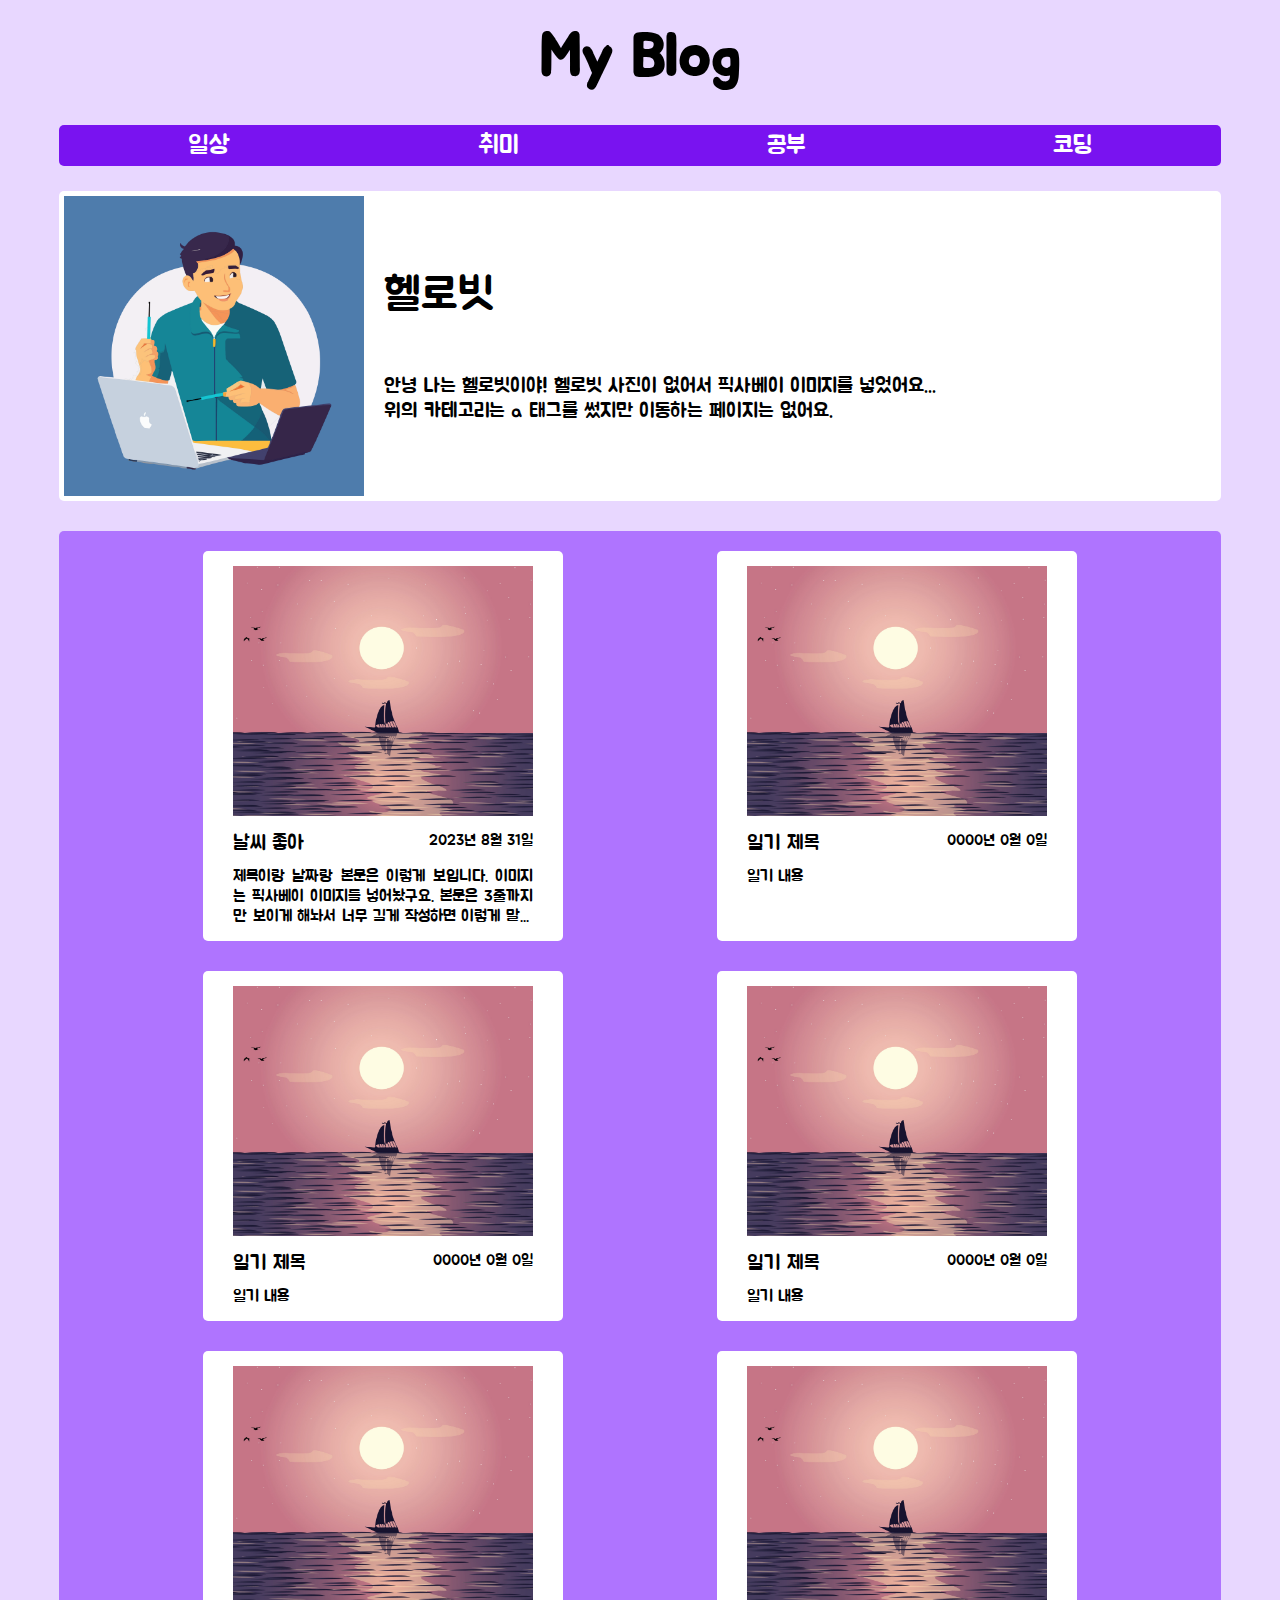
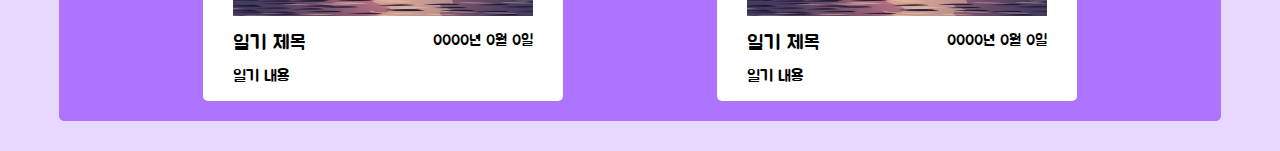
==== index.html @ de072f98 "final project" ====
<!DOCTYPE html>
<html lang="en">
  <head>
    <meta charset="UTF-8" />
    <meta http-equiv="X-UA-Compatible" content="IE=edge" />
    <meta name="viewport" content="width=device-width, initial-scale=1.0" />
    <title>Document</title>
    <link rel="stylesheet" href="style.css" />
  </head>
  <body>
    <h1>My Blog</h1>
    <div class="category">
      <a href="#">일상</a>
      <a href="#">취미</a>
      <a href="#">공부</a>
      <a href="#">코딩</a>
    </div>
    <div class="profile">
      <img src="img/profile.png" />
      <div class="profile-text">
        <p class="name">헬로빗</p>
        <p class="exp">
          안녕 나는 헬로빗이야! 헬로빗 사진이 없어서 픽사베이 이미지를
          넣었어요... <br />
          위의 카테고리는 a 태그를 썼지만 이동하는 페이지는 없어요.
        </p>
      </div>
    </div>
    <div class="posts">
      <div class="post">
        <img src="img/sea.jpg" alt="" class="post-img" />
        <div class="post-main">
          <span class="title">날씨 좋아</span>
          <span class="date">2023년 8월 31일</span>
        </div>
        <p class="post-detail">
          제목이랑 날짜랑 본문은 이렇게 보입니다. 이미지는 픽사베이 이미지를
          넣어놨구요. 본문은 3줄까지만 보이게 해놔서 너무 길게 작성하면 이렇게
          말줄임표가 됩니다.
        </p>
      </div>
      <div class="post">
        <img src="img/sea.jpg" alt="" class="post-img" />
        <div class="post-main">
          <span class="title">일기 제목</span>
          <span class="date">0000년 0월 0일</span>
        </div>
        <p class="post-detail">일기 내용</p>
      </div>
      <div class="post">
        <img src="img/sea.jpg" alt="" class="post-img" />
        <div class="post-main">
          <span class="title">일기 제목</span>
          <span class="date">0000년 0월 0일</span>
        </div>
        <p class="post-detail">일기 내용</p>
      </div>
      <div class="post">
        <img src="img/sea.jpg" alt="" class="post-img" />
        <div class="post-main">
          <span class="title">일기 제목</span>
          <span class="date">0000년 0월 0일</span>
        </div>
        <p class="post-detail">일기 내용</p>
      </div>
      <div class="post">
        <img src="img/sea.jpg" alt="" class="post-img" />
        <div class="post-main">
          <span class="title">일기 제목</span>
          <span class="date">0000년 0월 0일</span>
        </div>
        <p class="post-detail">일기 내용</p>
      </div>
      <div class="post">
        <img src="img/sea.jpg" alt="" class="post-img" />
        <div class="post-main">
          <span class="title">일기 제목</span>
          <span class="date">0000년 0월 0일</span>
        </div>
        <p class="post-detail">일기 내용</p>
      </div>
    </div>
  </body>
</html>
---- style.css ----
@import url("https://fonts.googleapis.com/css2?family=Jua&display=swap");

* {
  margin: 0;
  padding: 0;
  font-family: "Jua", sans-serif;
}

body {
  background-color: #e8d7ff;
  display: flex;
  flex-direction: column;
  align-items: center;
}

h1 {
  font-size: 60px;
  margin: 20px;
}

.category {
  background-color: #7913f0;
  width: 90%;
  padding: 5px;
  margin: 10px 0;
  display: flex;
  justify-content: space-around;
  border-radius: 5px;
}

.category > a {
  text-decoration: none;
  font-size: 25px;
  color: #ffffff;
}

.profile {
  background-color: #fff;
  width: 90%;
  display: flex;
  padding: 5px;
  border-radius: 5px;
  margin: 15px 0 30px 0;
}

.profile-text {
  padding: 20px;
  display: flex;
  flex-direction: column;
  align-items: flex-start;
  justify-content: center;
}

.profile-text > p:first-child {
  font-size: 45px;
  margin-bottom: 50px;
}

.profile-text > p:last-child {
  font-size: 20px;
}

.profile > img {
  width: auto;
  height: 300px;
}

.posts {
  background-color: #af74ff;
  width: 90%;
  display: flex;
  justify-content: space-evenly;
  flex-wrap: wrap;
  padding: 5px;
  margin-bottom: 30px;
  border-radius: 5px;
}

.post {
  background-color: #ffffff;
  border-radius: 5px;
  width: 300px;
  padding: 15px 30px;
  margin: 15px;
}

.post-img {
  width: 300px;
  height: 250px;
}

.post-main {
  padding: 10px 0;
  display: flex;
  justify-content: space-between;
}

.title {
  font-size: 20px;
}

.date {
  font-size: 15px;
}

.post-detail {
  text-align: justify;
  overflow: hidden;
  text-overflow: ellipsis;
  display: -webkit-box;
  -webkit-line-clamp: 3;
  -webkit-box-orient: vertical;
}
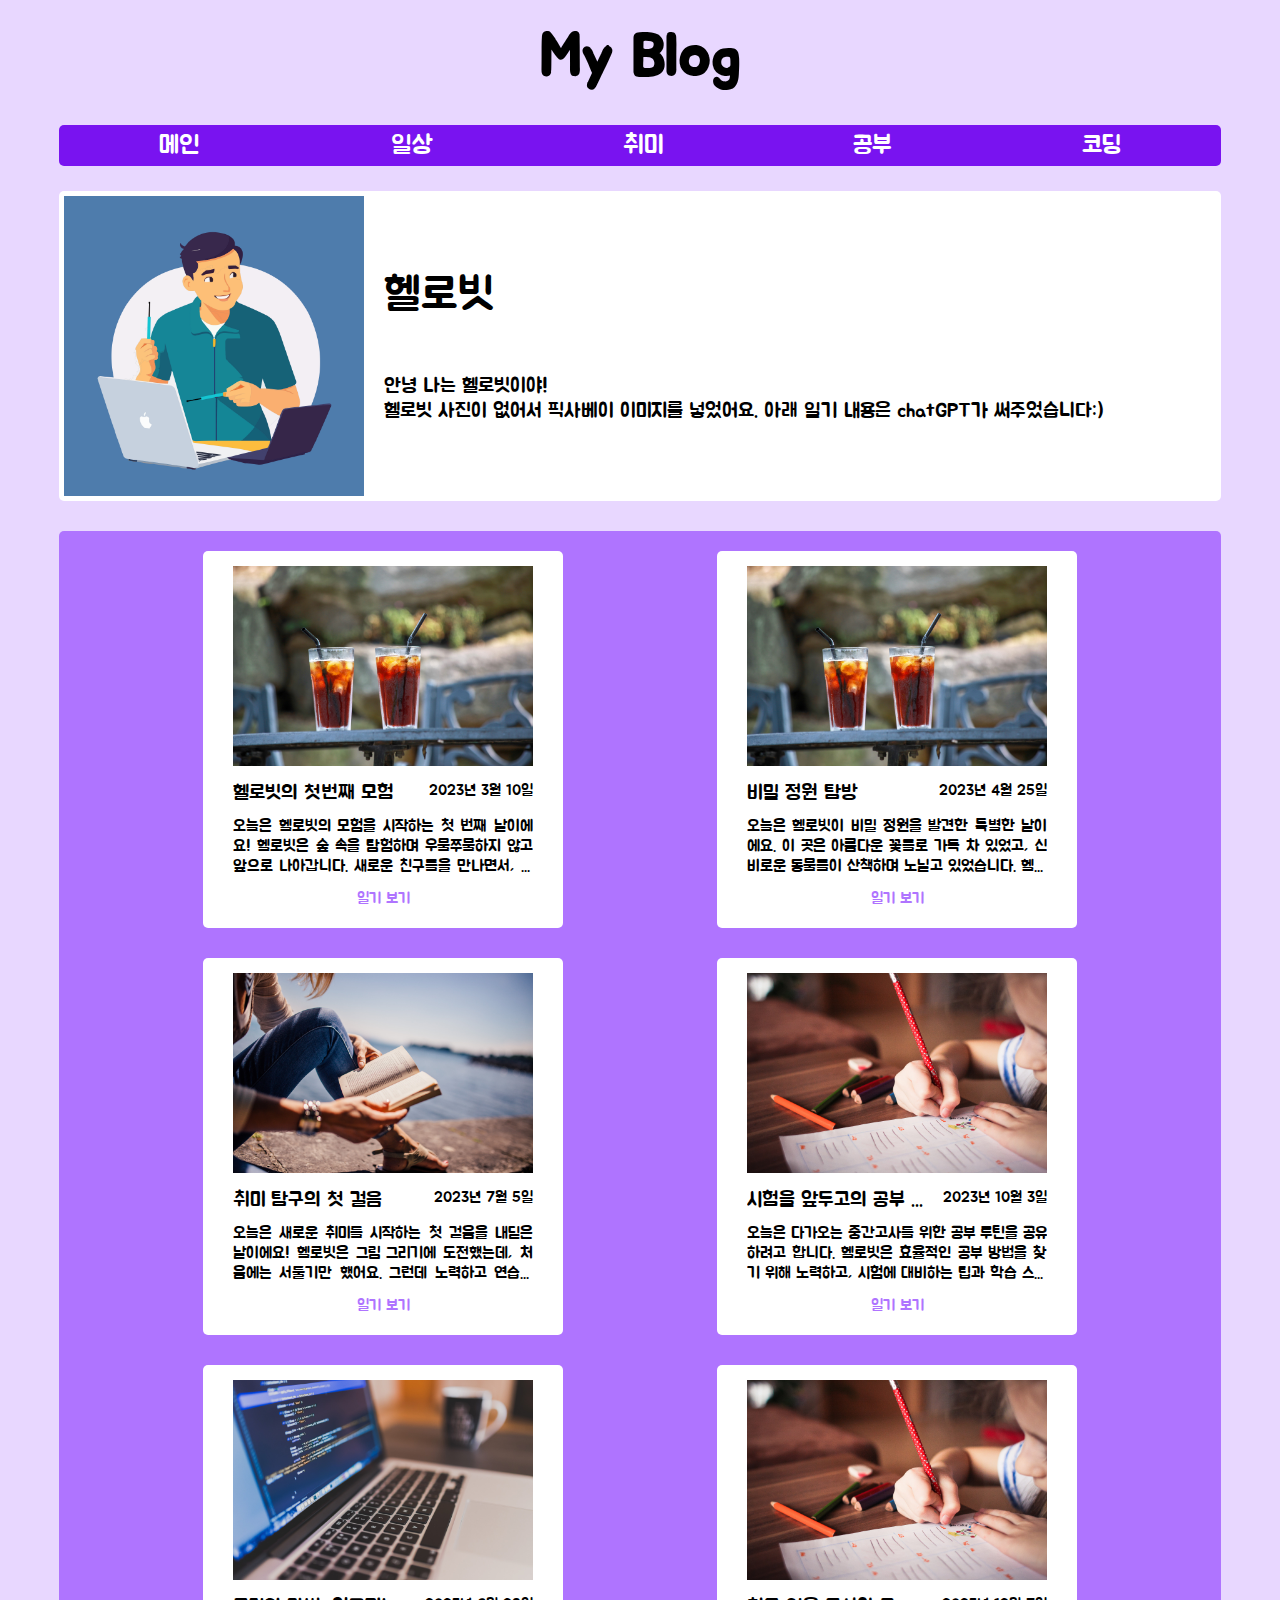
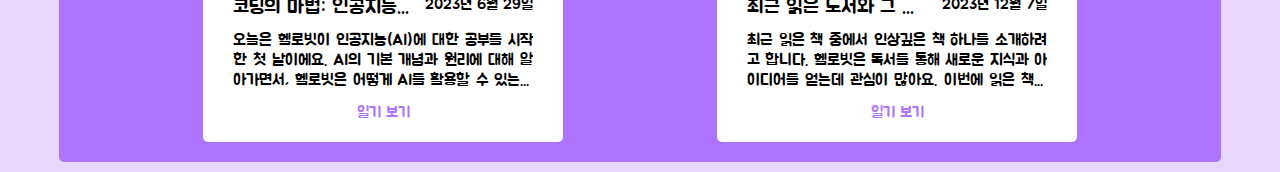
==== commit 2efc1995: "second" ====
--- a/index.html
+++ b/index.html
@@ -10,74 +10,105 @@
   <body>
     <h1>My Blog</h1>
     <div class="category">
-      <a href="#">일상</a>
-      <a href="#">취미</a>
-      <a href="#">공부</a>
-      <a href="#">코딩</a>
+      <a href="index.html">메인</a>
+      <a href="daily.html">일상</a>
+      <a href="hobby.html">취미</a>
+      <a href="study.html">공부</a>
+      <a href="coding.html">코딩</a>
     </div>
     <div class="profile">
       <img src="img/profile.png" />
       <div class="profile-text">
         <p class="name">헬로빗</p>
         <p class="exp">
-          안녕 나는 헬로빗이야! 헬로빗 사진이 없어서 픽사베이 이미지를
-          넣었어요... <br />
-          위의 카테고리는 a 태그를 썼지만 이동하는 페이지는 없어요.
+          안녕 나는 헬로빗이야! <br />
+          헬로빗 사진이 없어서 픽사베이 이미지를 넣었어요. 아래 일기 내용은
+          chatGPT가 써주었습니다:)
         </p>
       </div>
     </div>
     <div class="posts">
       <div class="post">
-        <img src="img/sea.jpg" alt="" class="post-img" />
+        <img src="img/daily.jpg" alt="" class="post-img" />
         <div class="post-main">
-          <span class="title">날씨 좋아</span>
-          <span class="date">2023년 8월 31일</span>
+          <span class="title">헬로빗의 첫번째 모험</span>
+          <span class="date">2023년 3월 10일</span>
         </div>
         <p class="post-detail">
-          제목이랑 날짜랑 본문은 이렇게 보입니다. 이미지는 픽사베이 이미지를
-          넣어놨구요. 본문은 3줄까지만 보이게 해놔서 너무 길게 작성하면 이렇게
-          말줄임표가 됩니다.
+          오늘은 헬로빗의 모험을 시작하는 첫 번째 날이에요! 헬로빗은 숲 속을
+          탐험하며 우물쭈물하지 않고 앞으로 나아갑니다. 새로운 친구들을
+          만나면서, 우리는 함께 재미있는 이야기를 나누었고, 그 모든 순간들을
+          헬로빗의 블로그에 기록하려고 합니다.
         </p>
+        <button onclick="location.href='detail.html'">일기 보기</button>
       </div>
       <div class="post">
-        <img src="img/sea.jpg" alt="" class="post-img" />
+        <img src="img/daily.jpg" alt="" class="post-img" />
         <div class="post-main">
-          <span class="title">일기 제목</span>
-          <span class="date">0000년 0월 0일</span>
+          <span class="title">비밀 정원 탐방</span>
+          <span class="date"> 2023년 4월 25일</span>
         </div>
-        <p class="post-detail">일기 내용</p>
+        <p class="post-detail">
+          오늘은 헬로빗이 비밀 정원을 발견한 특별한 날이에요. 이 곳은 아름다운
+          꽃들로 가득 차 있었고, 신비로운 동물들이 산책하며 노닐고 있었습니다.
+          헬로빗은 정원을 탐험하면서 다양한 신기한 경험을 하게 되었고, 그 모든
+          것을 사진과 함께 블로그에 공유하고 싶어요.
+        </p>
+        <button>일기 보기</button>
       </div>
       <div class="post">
-        <img src="img/sea.jpg" alt="" class="post-img" />
+        <img src="img/hobby.jpg" alt="" class="post-img" />
         <div class="post-main">
-          <span class="title">일기 제목</span>
-          <span class="date">0000년 0월 0일</span>
+          <span class="title">취미 탐구의 첫 걸음</span>
+          <span class="date">2023년 7월 5일</span>
         </div>
-        <p class="post-detail">일기 내용</p>
+        <p class="post-detail">
+          오늘은 새로운 취미를 시작하는 첫 걸음을 내딛은 날이에요! 헬로빗은 그림
+          그리기에 도전했는데, 처음에는 서툴기만 했어요. 그런데 노력하고
+          연습하면서 창조적인 표현의 즐거움을 발견했답니다. 이 일기에서는
+          헬로빗의 그림과 그림 그리기에 빠진 이야기를 공유하려고 합니다.
+        </p>
+        <button>일기 보기</button>
       </div>
       <div class="post">
-        <img src="img/sea.jpg" alt="" class="post-img" />
+        <img src="img/study.jpg" alt="" class="post-img" />
         <div class="post-main">
-          <span class="title">일기 제목</span>
-          <span class="date">0000년 0월 0일</span>
+          <span class="title">시험을 앞두고의 공부 루틴</span>
+          <span class="date"> 2023년 10월 3일</span>
         </div>
-        <p class="post-detail">일기 내용</p>
+        <p class="post-detail">
+          오늘은 다가오는 중간고사를 위한 공부 루틴을 공유하려고 합니다.
+          헬로빗은 효율적인 공부 방법을 찾기 위해 노력하고, 시험에 대비하는 팁과
+          학습 스케줄을 블로그에 정리해봤어요.
+        </p>
+        <button>일기 보기</button>
       </div>
       <div class="post">
-        <img src="img/sea.jpg" alt="" class="post-img" />
+        <img src="img/coding.jpg" alt="" class="post-img" />
         <div class="post-main">
-          <span class="title">일기 제목</span>
-          <span class="date">0000년 0월 0일</span>
+          <span class="title">코딩의 마법: 인공지능과의 첫 만남</span>
+          <span class="date">2023년 6월 29일</span>
         </div>
-        <p class="post-detail">일기 내용</p>
+        <p class="post-detail">
+          오늘은 헬로빗이 인공지능(AI)에 대한 공부를 시작한 첫 날이에요. AI의
+          기본 개념과 원리에 대해 알아가면서, 헬로빗은 어떻게 AI를 활용할 수
+          있는지에 대한 꿈을 키워가고 있어요. 코딩과 AI의 마법같은 세계에
+          빠져보세요.
+        </p>
+        <button>일기 보기</button>
       </div>
       <div class="post">
-        <img src="img/sea.jpg" alt="" class="post-img" />
+        <img src="img/study.jpg" alt="" class="post-img" />
         <div class="post-main">
-          <span class="title">일기 제목</span>
-          <span class="date">0000년 0월 0일</span>
+          <span class="title">최근 읽은 도서와 그 느낌은 이렇습니다</span>
+          <span class="date">2023년 12월 7일</span>
         </div>
-        <p class="post-detail">일기 내용</p>
+        <p class="post-detail">
+          최근 읽은 책 중에서 인상깊은 책 하나를 소개하려고 합니다. 헬로빗은
+          독서를 통해 새로운 지식과 아이디어를 얻는데 관심이 많아요. 이번에 읽은
+          책의 내용과 그것이 헬로빗에게 미친 영향에 대해 이야기하려고 합니다.
+        </p>
+        <button>일기 보기</button>
       </div>
     </div>
   </body>
--- a/style.css
+++ b/style.css
@@ -40,7 +40,8 @@
   display: flex;
   padding: 5px;
   border-radius: 5px;
-  margin: 15px 0 30px 0;
+  margin: 15px 0 20px 0;
+  /* margin-top: 15px; */
 }
 
 .profile-text {
@@ -72,7 +73,8 @@
   justify-content: space-evenly;
   flex-wrap: wrap;
   padding: 5px;
-  margin-bottom: 30px;
+  /* margin-bottom: 30px; */
+  margin: 10px 0;
   border-radius: 5px;
 }
 
@@ -86,17 +88,22 @@
 
 .post-img {
   width: 300px;
-  height: 250px;
+  height: 200px;
 }
 
 .post-main {
   padding: 10px 0;
   display: flex;
   justify-content: space-between;
+  /* align-items: flex-end; */
 }
 
 .title {
   font-size: 20px;
+  width: 180px;
+  white-space: nowrap;
+  overflow: hidden;
+  text-overflow: ellipsis;
 }
 
 .date {
@@ -111,3 +118,60 @@
   -webkit-line-clamp: 3;
   -webkit-box-orient: vertical;
 }
+
+.post-one {
+  background-color: #ffffff;
+  display: flex;
+  margin-top: 15px;
+  border-radius: 5px;
+}
+
+.post-one > img {
+  width: 700px;
+  height: 500px;
+  border-top-left-radius: 5px;
+  border-bottom-left-radius: 5px;
+}
+
+.not-img {
+  /* background-color: aqua; */
+  width: 500px;
+  /* padding: 0 50px; */
+  margin: 30px 50px;
+  display: flex;
+  flex-direction: column;
+  justify-content: space-between;
+}
+
+.not-img-main {
+  display: flex;
+  justify-content: space-between;
+  align-items: flex-end;
+}
+
+.one-title {
+  font-size: 30px;
+}
+
+.one-date {
+  font-size: 20px;
+}
+
+.not-img > p {
+  /* background-color: #7913f0; */
+  text-align: justify;
+  font-size: 18px;
+  height: 300px;
+}
+
+button {
+  background-color: transparent;
+  /* border: 1.5px dashed black; */
+  border: none;
+  color: #af74ff;
+  font-size: 15px;
+  width: 100%;
+  padding: 5px 0;
+  margin-top: 8px;
+  cursor: pointer;
+}
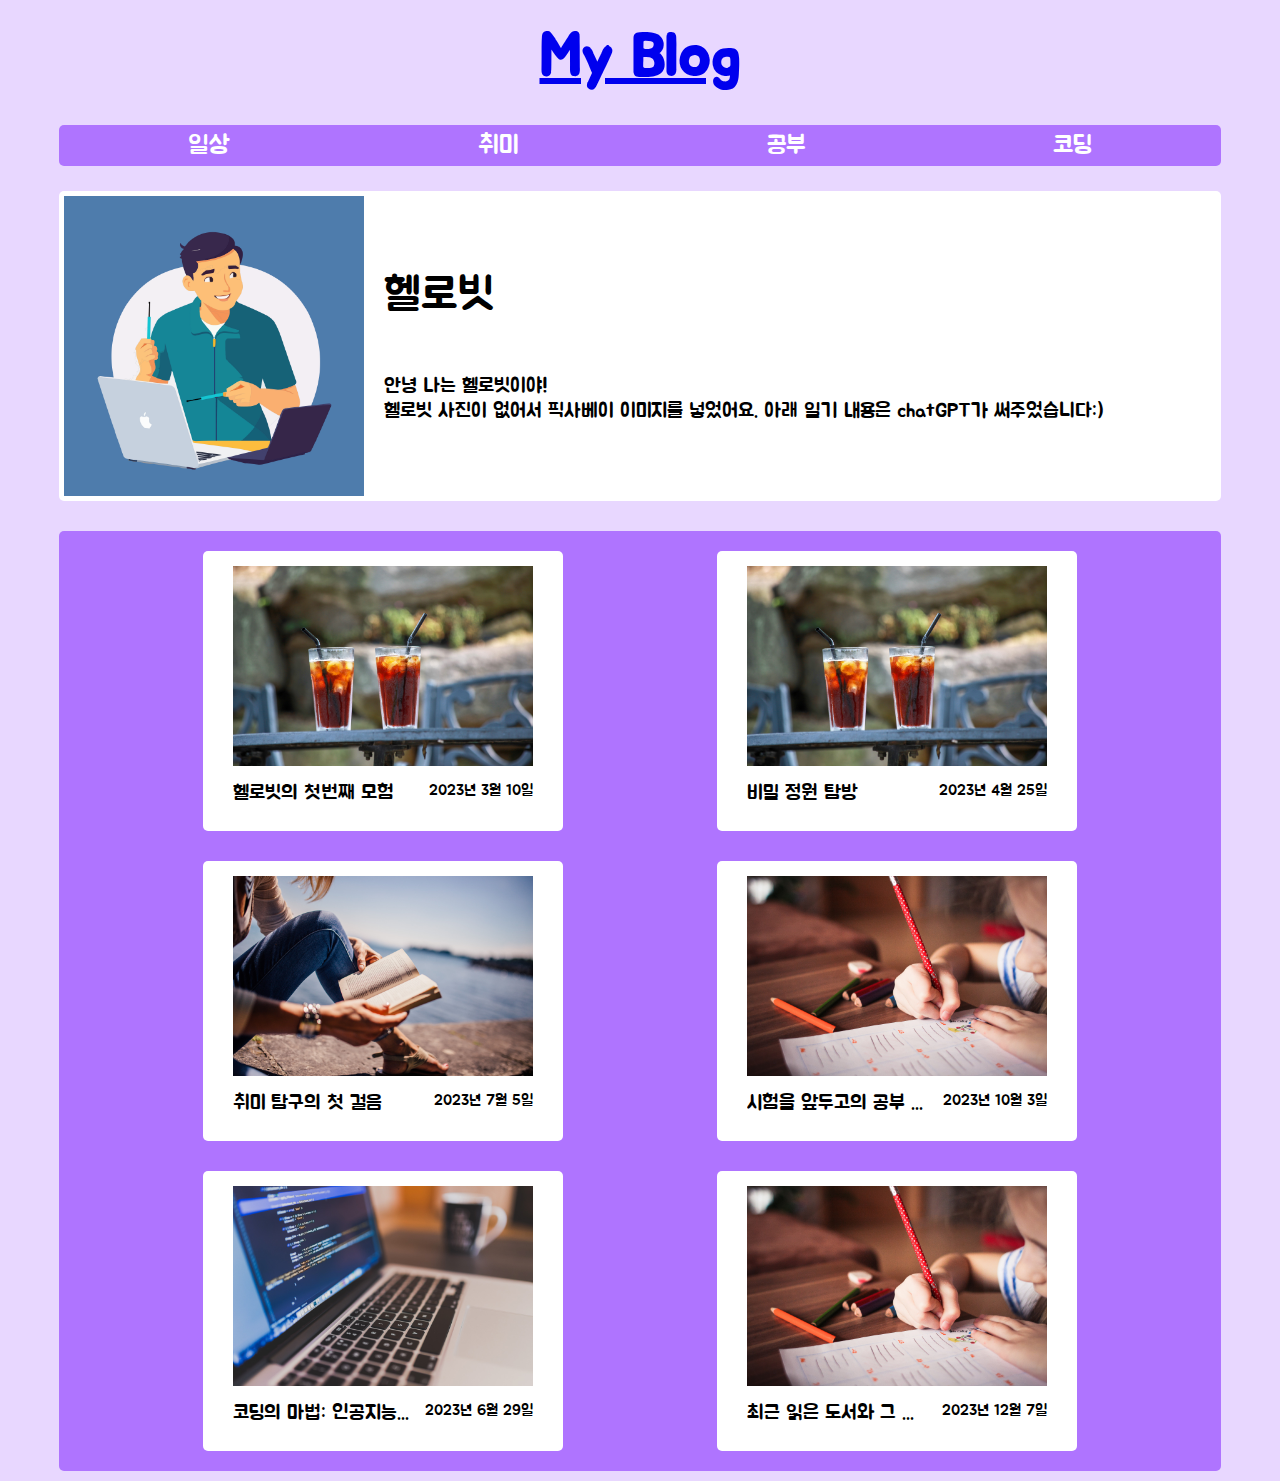
==== commit 553e359c: "third" ====
--- a/index.html
+++ b/index.html
@@ -8,13 +8,12 @@
     <link rel="stylesheet" href="style.css" />
   </head>
   <body>
-    <h1>My Blog</h1>
+    <a href="index.html"><h1>My Blog</h1></a>
     <div class="category">
-      <a href="index.html">메인</a>
-      <a href="daily.html">일상</a>
-      <a href="hobby.html">취미</a>
-      <a href="study.html">공부</a>
-      <a href="coding.html">코딩</a>
+      <a href="html/daily.html">일상</a>
+      <a href="html/hobby.html">취미</a>
+      <a href="html/study.html">공부</a>
+      <a href="html/coding.html">코딩</a>
     </div>
     <div class="profile">
       <img src="img/profile.png" />
@@ -34,13 +33,6 @@
           <span class="title">헬로빗의 첫번째 모험</span>
           <span class="date">2023년 3월 10일</span>
         </div>
-        <p class="post-detail">
-          오늘은 헬로빗의 모험을 시작하는 첫 번째 날이에요! 헬로빗은 숲 속을
-          탐험하며 우물쭈물하지 않고 앞으로 나아갑니다. 새로운 친구들을
-          만나면서, 우리는 함께 재미있는 이야기를 나누었고, 그 모든 순간들을
-          헬로빗의 블로그에 기록하려고 합니다.
-        </p>
-        <button onclick="location.href='detail.html'">일기 보기</button>
       </div>
       <div class="post">
         <img src="img/daily.jpg" alt="" class="post-img" />
@@ -48,13 +40,6 @@
           <span class="title">비밀 정원 탐방</span>
           <span class="date"> 2023년 4월 25일</span>
         </div>
-        <p class="post-detail">
-          오늘은 헬로빗이 비밀 정원을 발견한 특별한 날이에요. 이 곳은 아름다운
-          꽃들로 가득 차 있었고, 신비로운 동물들이 산책하며 노닐고 있었습니다.
-          헬로빗은 정원을 탐험하면서 다양한 신기한 경험을 하게 되었고, 그 모든
-          것을 사진과 함께 블로그에 공유하고 싶어요.
-        </p>
-        <button>일기 보기</button>
       </div>
       <div class="post">
         <img src="img/hobby.jpg" alt="" class="post-img" />
@@ -62,13 +47,6 @@
           <span class="title">취미 탐구의 첫 걸음</span>
           <span class="date">2023년 7월 5일</span>
         </div>
-        <p class="post-detail">
-          오늘은 새로운 취미를 시작하는 첫 걸음을 내딛은 날이에요! 헬로빗은 그림
-          그리기에 도전했는데, 처음에는 서툴기만 했어요. 그런데 노력하고
-          연습하면서 창조적인 표현의 즐거움을 발견했답니다. 이 일기에서는
-          헬로빗의 그림과 그림 그리기에 빠진 이야기를 공유하려고 합니다.
-        </p>
-        <button>일기 보기</button>
       </div>
       <div class="post">
         <img src="img/study.jpg" alt="" class="post-img" />
@@ -76,12 +54,6 @@
           <span class="title">시험을 앞두고의 공부 루틴</span>
           <span class="date"> 2023년 10월 3일</span>
         </div>
-        <p class="post-detail">
-          오늘은 다가오는 중간고사를 위한 공부 루틴을 공유하려고 합니다.
-          헬로빗은 효율적인 공부 방법을 찾기 위해 노력하고, 시험에 대비하는 팁과
-          학습 스케줄을 블로그에 정리해봤어요.
-        </p>
-        <button>일기 보기</button>
       </div>
       <div class="post">
         <img src="img/coding.jpg" alt="" class="post-img" />
@@ -89,13 +61,6 @@
           <span class="title">코딩의 마법: 인공지능과의 첫 만남</span>
           <span class="date">2023년 6월 29일</span>
         </div>
-        <p class="post-detail">
-          오늘은 헬로빗이 인공지능(AI)에 대한 공부를 시작한 첫 날이에요. AI의
-          기본 개념과 원리에 대해 알아가면서, 헬로빗은 어떻게 AI를 활용할 수
-          있는지에 대한 꿈을 키워가고 있어요. 코딩과 AI의 마법같은 세계에
-          빠져보세요.
-        </p>
-        <button>일기 보기</button>
       </div>
       <div class="post">
         <img src="img/study.jpg" alt="" class="post-img" />
@@ -103,13 +68,22 @@
           <span class="title">최근 읽은 도서와 그 느낌은 이렇습니다</span>
           <span class="date">2023년 12월 7일</span>
         </div>
-        <p class="post-detail">
-          최근 읽은 책 중에서 인상깊은 책 하나를 소개하려고 합니다. 헬로빗은
-          독서를 통해 새로운 지식과 아이디어를 얻는데 관심이 많아요. 이번에 읽은
-          책의 내용과 그것이 헬로빗에게 미친 영향에 대해 이야기하려고 합니다.
+      </div>
+    </div>
+    <div class="popup hidden">
+      <div class="background"></div>
+      <div class="popupBox">
+        <img src="img/daily.jpg" alt="" class="pop-img" />
+        <span class="pop-title">헬로빗의 첫번째 모험</span>
+        <p class="pop-detail">
+          오늘은 헬로빗의 모험을 시작하는 첫 번째 날이에요! 헬로빗은 숲 속을
+          탐험하며 우물쭈물하지 않고 앞으로 나아갑니다. 새로운 친구들을
+          만나면서, 우리는 함께 재미있는 이야기를 나누었고, 그 모든 순간들을
+          헬로빗의 블로그에 기록하려고 합니다.
         </p>
-        <button>일기 보기</button>
+        <button class="btn">닫기</button>
       </div>
     </div>
   </body>
+  <script src="js/script.js"></script>
 </html>
--- a/style.css
+++ b/style.css
@@ -19,7 +19,7 @@
 }
 
 .category {
-  background-color: #7913f0;
+  background-color: #af74ff;
   width: 90%;
   padding: 5px;
   margin: 10px 0;
@@ -28,7 +28,7 @@
   border-radius: 5px;
 }
 
-.category > a {
+.category a {
   text-decoration: none;
   font-size: 25px;
   color: #ffffff;
@@ -41,7 +41,6 @@
   padding: 5px;
   border-radius: 5px;
   margin: 15px 0 20px 0;
-  /* margin-top: 15px; */
 }
 
 .profile-text {
@@ -52,12 +51,12 @@
   justify-content: center;
 }
 
-.profile-text > p:first-child {
+.profile-text .name {
   font-size: 45px;
   margin-bottom: 50px;
 }
 
-.profile-text > p:last-child {
+.profile-text .exp {
   font-size: 20px;
 }
 
@@ -73,7 +72,6 @@
   justify-content: space-evenly;
   flex-wrap: wrap;
   padding: 5px;
-  /* margin-bottom: 30px; */
   margin: 10px 0;
   border-radius: 5px;
 }
@@ -84,6 +82,7 @@
   width: 300px;
   padding: 15px 30px;
   margin: 15px;
+  cursor: pointer;
 }
 
 .post-img {
@@ -95,10 +94,9 @@
   padding: 10px 0;
   display: flex;
   justify-content: space-between;
-  /* align-items: flex-end; */
 }
 
-.title {
+.post-main .title {
   font-size: 20px;
   width: 180px;
   white-space: nowrap;
@@ -119,59 +117,65 @@
   -webkit-box-orient: vertical;
 }
 
-.post-one {
-  background-color: #ffffff;
+.popup {
+  position: fixed;
+  top: 0;
+  left: 0;
+  width: 100%;
+  height: 100%;
   display: flex;
-  margin-top: 15px;
-  border-radius: 5px;
+  justify-content: center;
+  align-items: center;
 }
 
-.post-one > img {
-  width: 700px;
-  height: 500px;
-  border-top-left-radius: 5px;
-  border-bottom-left-radius: 5px;
+.popup .background {
+  width: 100%;
+  height: 100%;
+  background-color: rgba(0, 0, 0, 0.3);
 }
 
-.not-img {
-  /* background-color: aqua; */
-  width: 500px;
-  /* padding: 0 50px; */
-  margin: 30px 50px;
+.popupBox {
+  position: absolute;
+  background-color: #ffffff;
+  border-radius: 5px;
+  width: 700px;
+  height: 700px;
+  padding: 10px 20px;
   display: flex;
   flex-direction: column;
-  justify-content: space-between;
+  justify-content: space-around;
+  align-items: center;
 }
 
-.not-img-main {
+.pop-main {
   display: flex;
   justify-content: space-between;
   align-items: flex-end;
 }
 
-.one-title {
-  font-size: 30px;
+.pop-img {
+  width: 100%;
+  height: 70%;
+  border-radius: 5px;
 }
 
-.one-date {
-  font-size: 20px;
+.pop-title {
+  font-size: 25px;
 }
 
-.not-img > p {
-  /* background-color: #7913f0; */
-  text-align: justify;
-  font-size: 18px;
-  height: 300px;
+.pop-detail {
+  font-size: 20px;
 }
 
 button {
   background-color: transparent;
-  /* border: 1.5px dashed black; */
   border: none;
   color: #af74ff;
   font-size: 15px;
   width: 100%;
-  padding: 5px 0;
-  margin-top: 8px;
   cursor: pointer;
 }
+
+.hidden {
+  display: none;
+}
